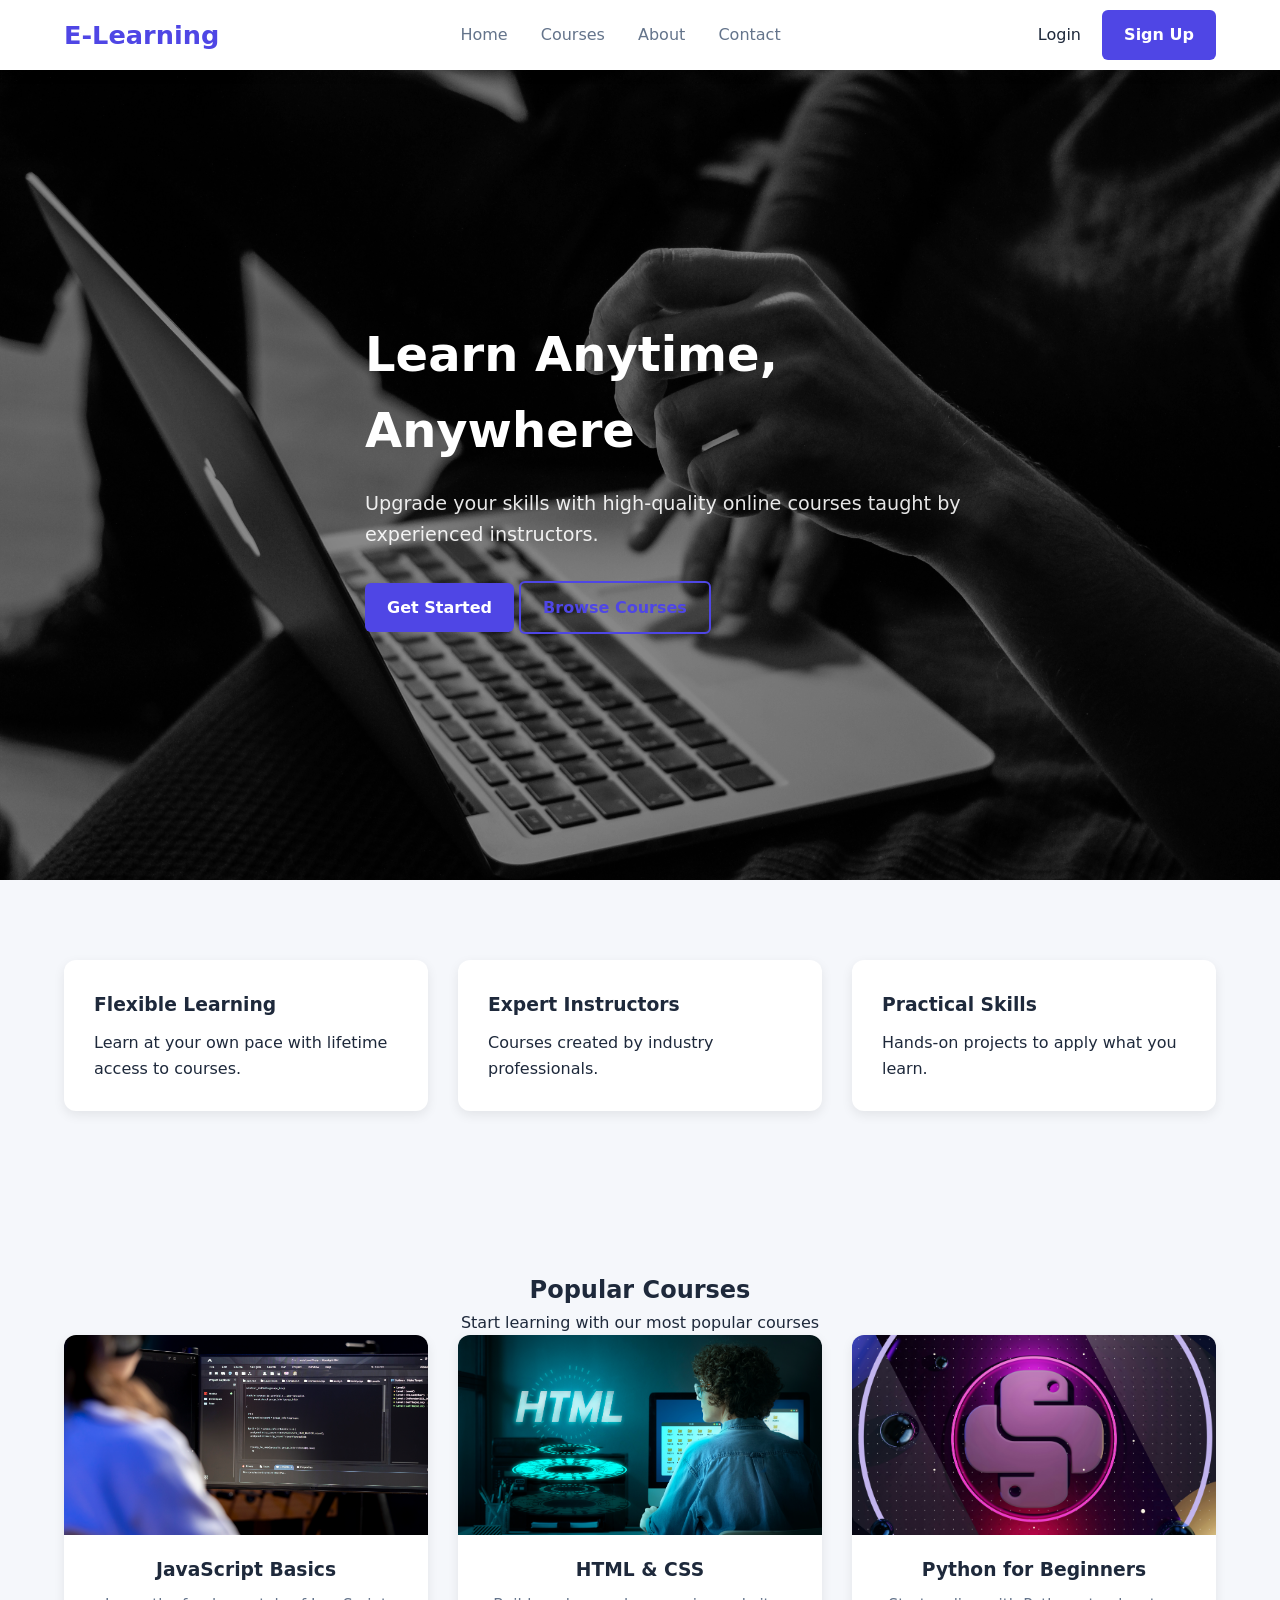
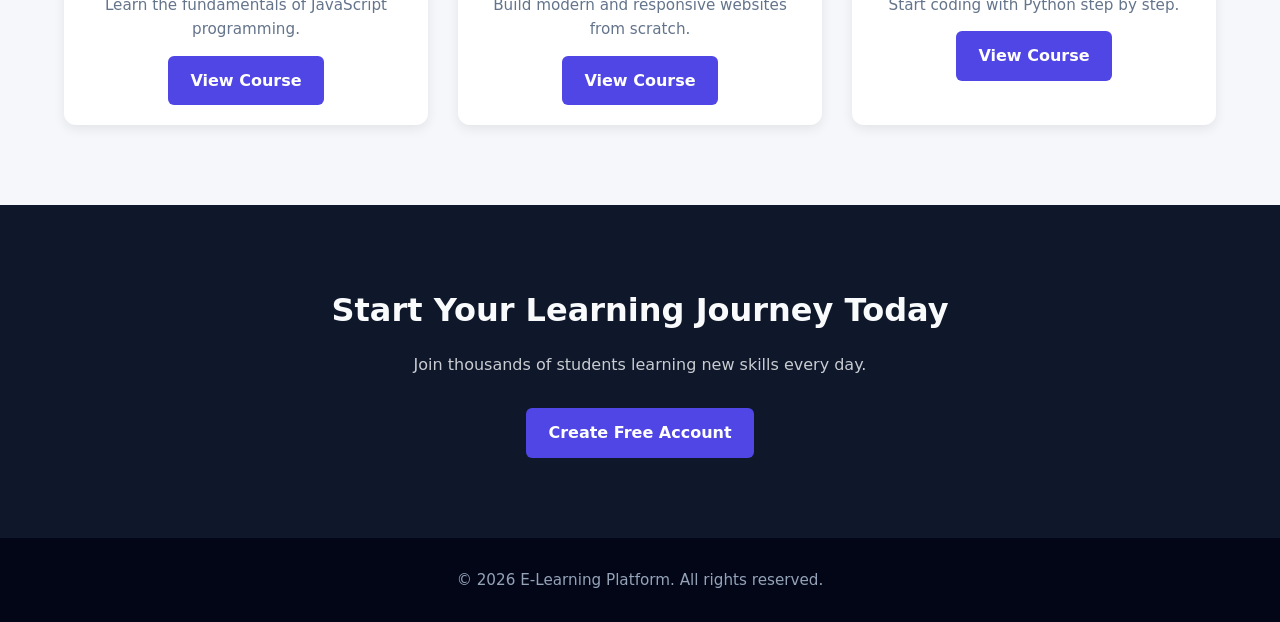
==== index.html @ 53c97d7d "Initial commit of E-learning project" ====
<!doctype html>
<html lang="en">
  <head>
    <meta charset="UTF-8" />
    <title>E-Learning Platform</title>
    <meta name="viewport" content="width=device-width, initial-scale=1.0" />

    <!-- Main Global Styles -->
    <link rel="stylesheet" href="css/style.css" />
  </head>
  <body>
    <!-- ================= header / nav_bar ================= -->
    <header class="site-header">
      <div class="container navbar">
        <a href="index.html" class="logo">E-Learning</a>

        <nav class="nav-links">
          <a href="index.html">Home</a>
          <a href="courses.html">Courses</a>
          <a href="about.html">About</a>
          <a href="#">Contact</a>
        </nav>

        <div class="auth-links">
          <a href="login.html">Login</a>
          <a href="signup.html" class="btn btn-primary">Sign Up</a>
        </div>
      </div>
    </header>

    <!-- ================= MAIN CONTENT ================= -->
    <main>
      <!-- ================= HERO SECTION ================= -->
      <section class="hero">
        <div class="container hero-content">
          <h1>Learn Anytime, Anywhere</h1>
          <p>
            Upgrade your skills with high-quality online courses taught by
            experienced instructors.
          </p>

          <div>
            <a href="signup.html" class="btn btn-primary">Get Started</a>
            <a href="courses.html" class="btn btn-outline">Browse Courses</a>
          </div>
        </div>
      </section>

      <!-- ================= FEATURES ================= -->
      <section class="section">
        <div class="container">
          <div class="features">
            <div class="feature-card">
              <h3>Flexible Learning</h3>
              <p>Learn at your own pace with lifetime access to courses.</p>
            </div>

            <div class="feature-card">
              <h3>Expert Instructors</h3>
              <p>Courses created by industry professionals.</p>
            </div>

            <div class="feature-card">
              <h3>Practical Skills</h3>
              <p>Hands-on projects to apply what you learn.</p>
            </div>
          </div>
        </div>
      </section>

      <!-- ================= POPULAR COURSES ================= -->
      <section class="section">
        <div class="container text-center">
          <h2>Popular Courses</h2>
          <p class="text-muted">Start learning with our most popular courses</p>

          <div class="course-grid">
            <div class="course-card">
              <img src="assets/images/js.jpg" alt="JavaScript Course" />
              <div class="course-card-content">
                <h3>JavaScript Basics</h3>
                <p>Learn the fundamentals of JavaScript programming.</p>
                <a href="course-details.html" class="btn btn-primary"
                  >View Course</a
                >
              </div>
            </div>

            <div class="course-card">
              <img src="assets/images/css.jpg" alt="HTML & CSS" />
              <div class="course-card-content">
                <h3>HTML & CSS</h3>
                <p>Build modern and responsive websites from scratch.</p>
                <a href="course-details.html" class="btn btn-primary"
                  >View Course</a
                >
              </div>
            </div>

            <div class="course-card">
              <img src="assets/images/python.jpg" alt="Python Course" />
              <div class="course-card-content">
                <h3>Python for Beginners</h3>
                <p>Start coding with Python step by step.</p>
                <a href="course-details.html" class="btn btn-primary"
                  >View Course</a
                >
              </div>
            </div>
          </div>
        </div>
      </section>

      <!-- ================= CTA ================= -->
      <section class="cta">
        <div class="container">
          <h2>Start Your Learning Journey Today</h2>
          <p>Join thousands of students learning new skills every day.</p>

          <a href="signup.html" class="btn btn-primary">Create Free Account</a>
        </div>
      </section>
    </main>

    <!-- ================= FOOTER ================= -->
    <footer>
      <p>© 2026 E-Learning Platform. All rights reserved.</p>
    </footer>
  </body>
</html>
---- css/style.css ----
/* ================================
   1. GLOBAL VARIABLES (DESIGN SYSTEM)
================================ */
:root {
  /* Colors */
  --primary: #4f46e5;
  --primary-dark: #4338ca;
  --secondary: #22c55e;
  --danger: #ef4444;

  --bg-main: #f5f7fb;
  --bg-white: #ffffff;
  --bg-dark: #0f172a;

  --text-main: #1e293b;
  --text-muted: #64748b;
  --text-light: #f8fafc;

  /* Typography */
  --font-main: "Inter", system-ui, sans-serif;

  --fs-xl: 3rem;
  --fs-lg: 2rem;
  --fs-md: 1.2rem;
  --fs-sm: 0.95rem;

  /* Spacing */
  --radius-sm: 6px;
  --radius-md: 12px;
  --radius-lg: 20px;

  --shadow-sm: 0 4px 12px rgba(0, 0, 0, 0.08);
  --shadow-md: 0 10px 30px rgba(0, 0, 0, 0.12);

  /* Transition */
  --transition: 0.3s ease;
}

/* ================================
   2. RESET & BASE STYLES
================================ */
*,
*::before,
*::after {
  box-sizing: border-box;
  margin: 0;
  padding: 0;
}

body {
  font-family: var(--font-main);
  background: var(--bg-main);
  color: var(--text-main);
  line-height: 1.6;
}

a {
  text-decoration: none;
  color: inherit;
}

img {
  max-width: 100%;
  display: block;
}

/* ================================
   3. LAYOUT HELPERS
================================ */
.container {
  width: 90%;
  max-width: 1200px;
  margin: auto;
}

.section {
  padding: 80px 0;
}

.text-center {
  text-align: center;
}

.hidden {
  display: none;
}

/* ================================
   4. BUTTONS (REUSABLE)
================================ */
.btn {
  display: inline-block;
  padding: 12px 22px;
  border-radius: var(--radius-sm);
  font-weight: 600;
  transition: var(--transition);
  cursor: pointer;
}

.btn-primary {
  background: var(--primary);
  color: white;
}

.btn-primary:hover {
  background: var(--primary-dark);
}

.btn-outline {
  border: 2px solid var(--primary);
  color: var(--primary);
}

.btn-outline:hover {
  background: var(--primary);
  color: white;
}

/* ================================
   5. NAVBAR
================================ */
.site-header {
  background: var(--bg-white);
  box-shadow: var(--shadow-sm);
  position: sticky;
  top: 0;
  z-index: 1000;
}

.navbar {
  display: flex;
  align-items: center;
  justify-content: space-between;
  height: 70px;
}

.logo {
  font-size: 1.6rem;
  font-weight: 800;
  color: var(--primary);
}

.nav-links a {
  margin: 0 14px;
  font-weight: 500;
  color: var(--text-muted);
}

.nav-links a:hover {
  color: var(--primary);
}

.auth-links a {
  margin-left: 16px;
}

/* ================================
   6. HERO SECTION
================================ */
.hero {
  background-image: url("../assets/images/Hero.jpg"); /* path to your image */
  background-size: cover; /* image covers entire section */
  background-position: center; /* centers the image */
  background-repeat: no-repeat;
  min-height: 90vh; /* almost full viewport height */
  display: flex;
  align-items: center;
  position: relative;
  color: white;
  text-align: left;
  padding-left: 50px; /* space from left edge */
}

/* Optional: dark overlay for text readability */
.hero::before {
  content: "";
  position: absolute;
  inset: 0;
  background: rgba(0, 0, 0, 0.4); /* adjust darkness (0.4 = 40%) */
  z-index: 1;
}

.hero-content {
  position: relative;
  z-index: 2;
  max-width: 600px;
}

.hero h1 {
  font-size: var(--fs-xl);
  margin-bottom: 20px;
}

.hero p {
  font-size: var(--fs-md);
  opacity: 0.9;
  margin-bottom: 30px;
}

/* ================================
   7. FEATURES SECTION
================================ */
.features {
  display: grid;
  grid-template-columns: repeat(auto-fit, minmax(250px, 1fr));
  gap: 30px;
}

.feature-card {
  background: var(--bg-white);
  padding: 30px;
  border-radius: var(--radius-md);
  box-shadow: var(--shadow-sm);
  transition: var(--transition);
}

.feature-card:hover {
  transform: translateY(-6px);
}

.feature-card h3 {
  margin-bottom: 10px;
}

/* ================================
   8. COURSES SECTION
================================ */
.course-grid {
  display: grid;
  grid-template-columns: repeat(auto-fit, minmax(280px, 1fr));
  gap: 30px;
}

.course-card {
  background: var(--bg-white);
  border-radius: var(--radius-md);
  overflow: hidden;
  box-shadow: var(--shadow-sm);
  transition: var(--transition);
}

.course-card:hover {
  transform: translateY(-8px);
  box-shadow: var(--shadow-md);
}

.course-card img {
  height: 200px;
  object-fit: cover;
  width: 100%;
}

.course-card-content {
  padding: 20px;
}

.course-card h3 {
  margin-bottom: 8px;
}

.course-card p {
  color: var(--text-muted);
  font-size: var(--fs-sm);
  margin-bottom: 14px;
}

/* ================================
   9. CTA SECTION
================================ */
.cta {
  background: var(--bg-dark);
  color: var(--text-light);
  padding: 80px 0;
  text-align: center;
}

.cta h2 {
  font-size: var(--fs-lg);
  margin-bottom: 16px;
}

.cta p {
  opacity: 0.8;
  margin-bottom: 30px;
}

/* ================================
   10. FOOTER
================================ */
footer {
  background: #020617;
  color: #94a3b8;
  text-align: center;
  padding: 30px 0;
  font-size: var(--fs-sm);
}

/* ================================
   11. RESPONSIVE TWEAKS
================================ */
@media (max-width: 768px) {
  .hero h1 {
    font-size: 2.2rem;
  }

  .navbar {
    flex-direction: column;
    height: auto;
    padding: 16px 0;
  }

  .nav-links {
    margin: 10px 0;
  }
}
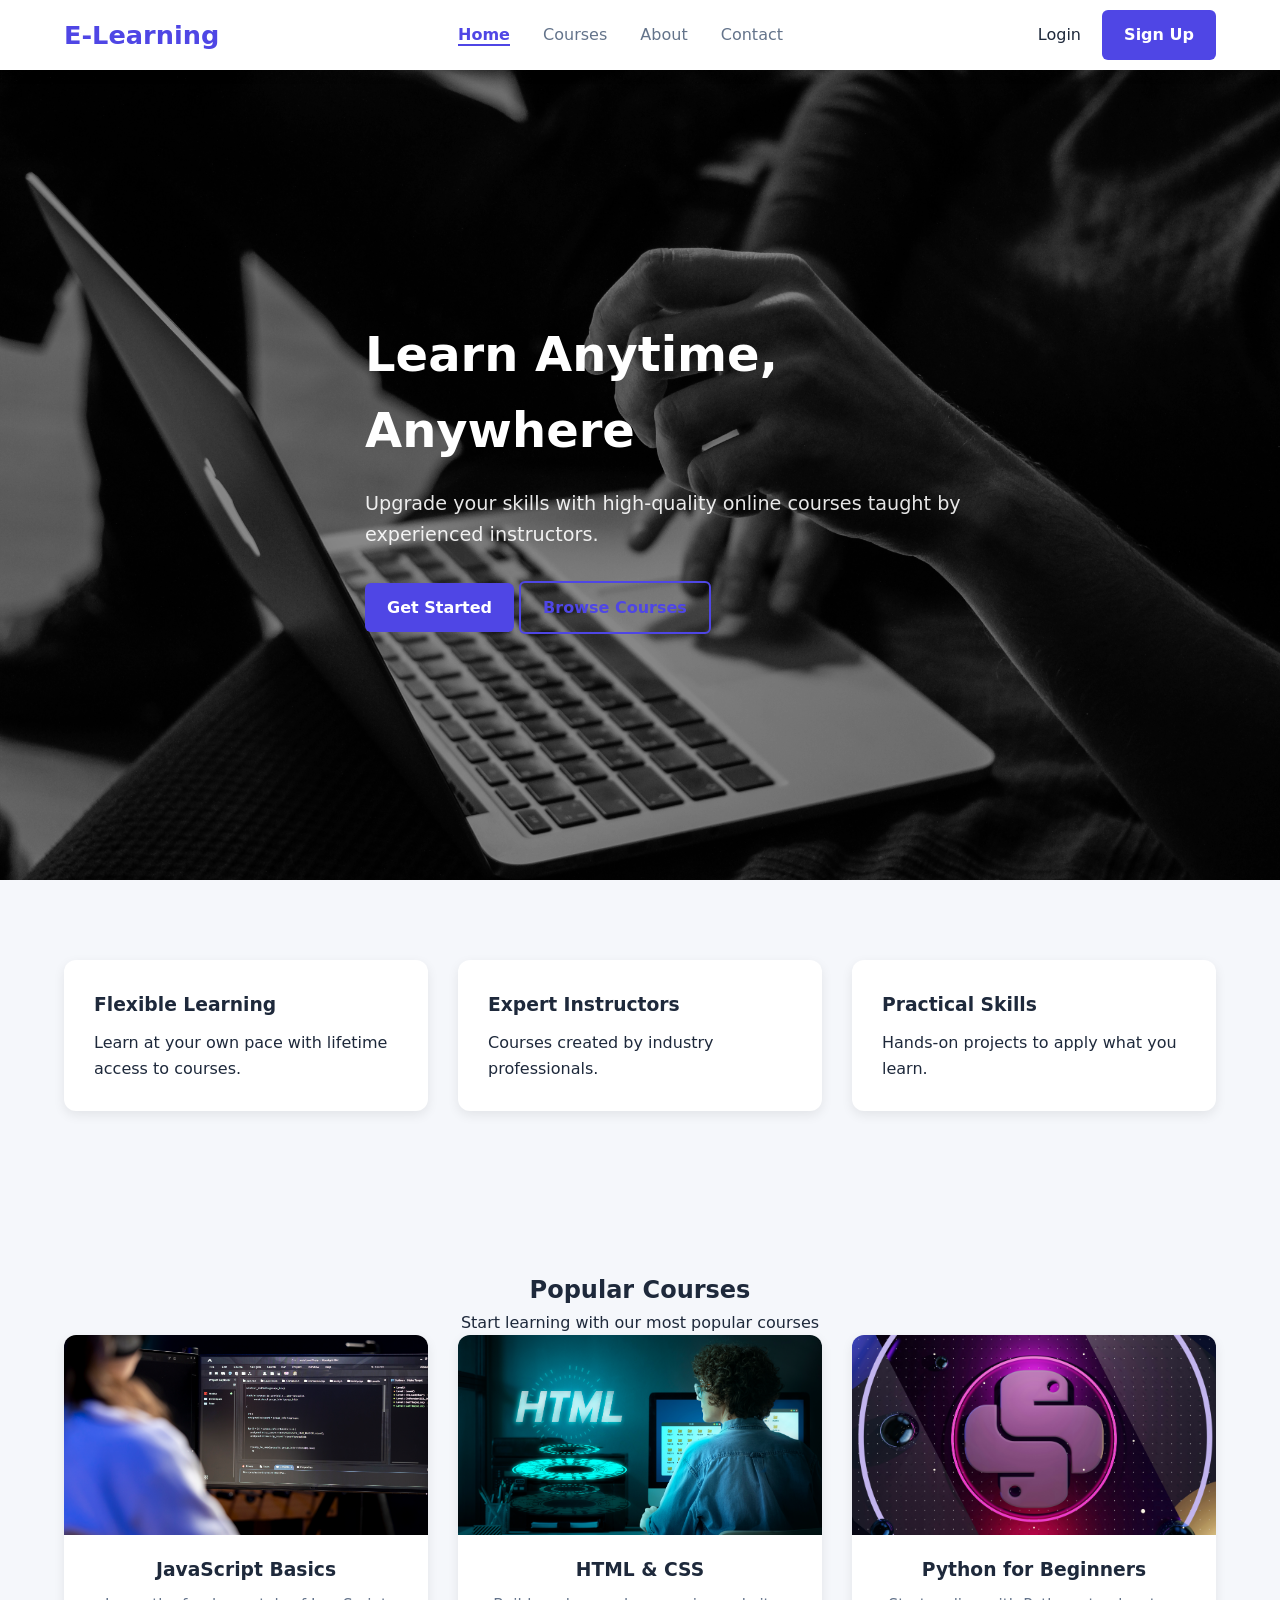
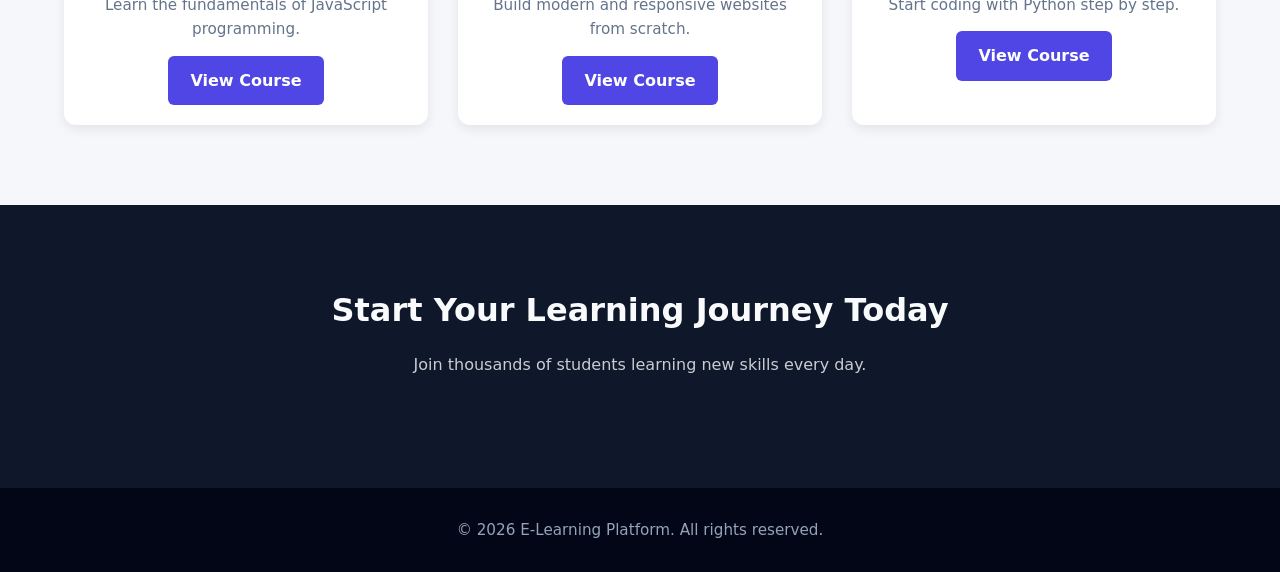
==== commit 701d978b: "add student dash board & handle logout button" ====
--- a/index.html
+++ b/index.html
@@ -21,9 +21,11 @@
           <a href="#">Contact</a>
         </nav>
 
-        <div class="auth-links">
-          <a href="login.html">Login</a>
-          <a href="signup.html" class="btn btn-primary">Sign Up</a>
+        <div class="auth-links" id="authLinks">
+          <a href="auth.html#registerForm" id="loginBtn">Login</a>
+          <a href="auth.html#loginForm" id="registerBtn" class="btn btn-primary"
+            >Sign Up</a
+          >
         </div>
       </div>
     </header>
@@ -40,7 +42,7 @@
           </p>
 
           <div>
-            <a href="signup.html" class="btn btn-primary">Get Started</a>
+            <a href="auth.html" class="btn btn-primary">Get Started</a>
             <a href="courses.html" class="btn btn-outline">Browse Courses</a>
           </div>
         </div>
@@ -116,8 +118,6 @@
         <div class="container">
           <h2>Start Your Learning Journey Today</h2>
           <p>Join thousands of students learning new skills every day.</p>
-
-          <a href="signup.html" class="btn btn-primary">Create Free Account</a>
         </div>
       </section>
     </main>
@@ -126,5 +126,7 @@
     <footer>
       <p>© 2026 E-Learning Platform. All rights reserved.</p>
     </footer>
+    <script src="js/auth.js"></script>
+    <script src="js/main.js"></script>
   </body>
 </html>
--- a/css/style.css
+++ b/css/style.css
@@ -52,6 +52,7 @@
   background: var(--bg-main);
   color: var(--text-main);
   line-height: 1.6;
+  height: 100vh;
 }
 
 a {
@@ -313,3 +314,56 @@
     margin: 10px 0;
   }
 }
+
+/* ================================
+   WISHLIST BUTTON
+================================ */
+.wishlist-btn,
+#wish {
+  display: inline-flex;
+  align-items: center;
+  gap: 6px;
+  padding: 10px 18px;
+  font-size: var(--fs-sm);
+  font-weight: 600;
+  border-radius: var(--radius-sm);
+  border: 2px solid var(--secondary);
+  color: var(--secondary);
+  background: transparent;
+  cursor: pointer;
+  transition: var(--transition);
+  margin-top: 5px;
+}
+
+.wishlist-btn:hover,
+#wish:hover {
+  background: var(--secondary);
+  color: var(--bg-white);
+  transform: translateY(-3px);
+  box-shadow: var(--shadow-sm);
+}
+
+.wishlist-btn:disabled,
+#wish:disabled {
+  opacity: 0.6;
+  cursor: not-allowed;
+  transform: none;
+  box-shadow: none;
+  background: var(--bg-white);
+  color: var(--text-muted);
+  border-color: var(--text-muted);
+}
+
+/* Optional: Add heart icon before text */
+.wishlist-btn::before,
+#wish::before {
+  content: "♥"; /* heart icon */
+  font-size: 1rem;
+  color: var(--secondary);
+}
+
+.nav-links a.active {
+  color: var(--primary);
+  font-weight: 700;
+  border-bottom: 2px solid var(--primary);
+}
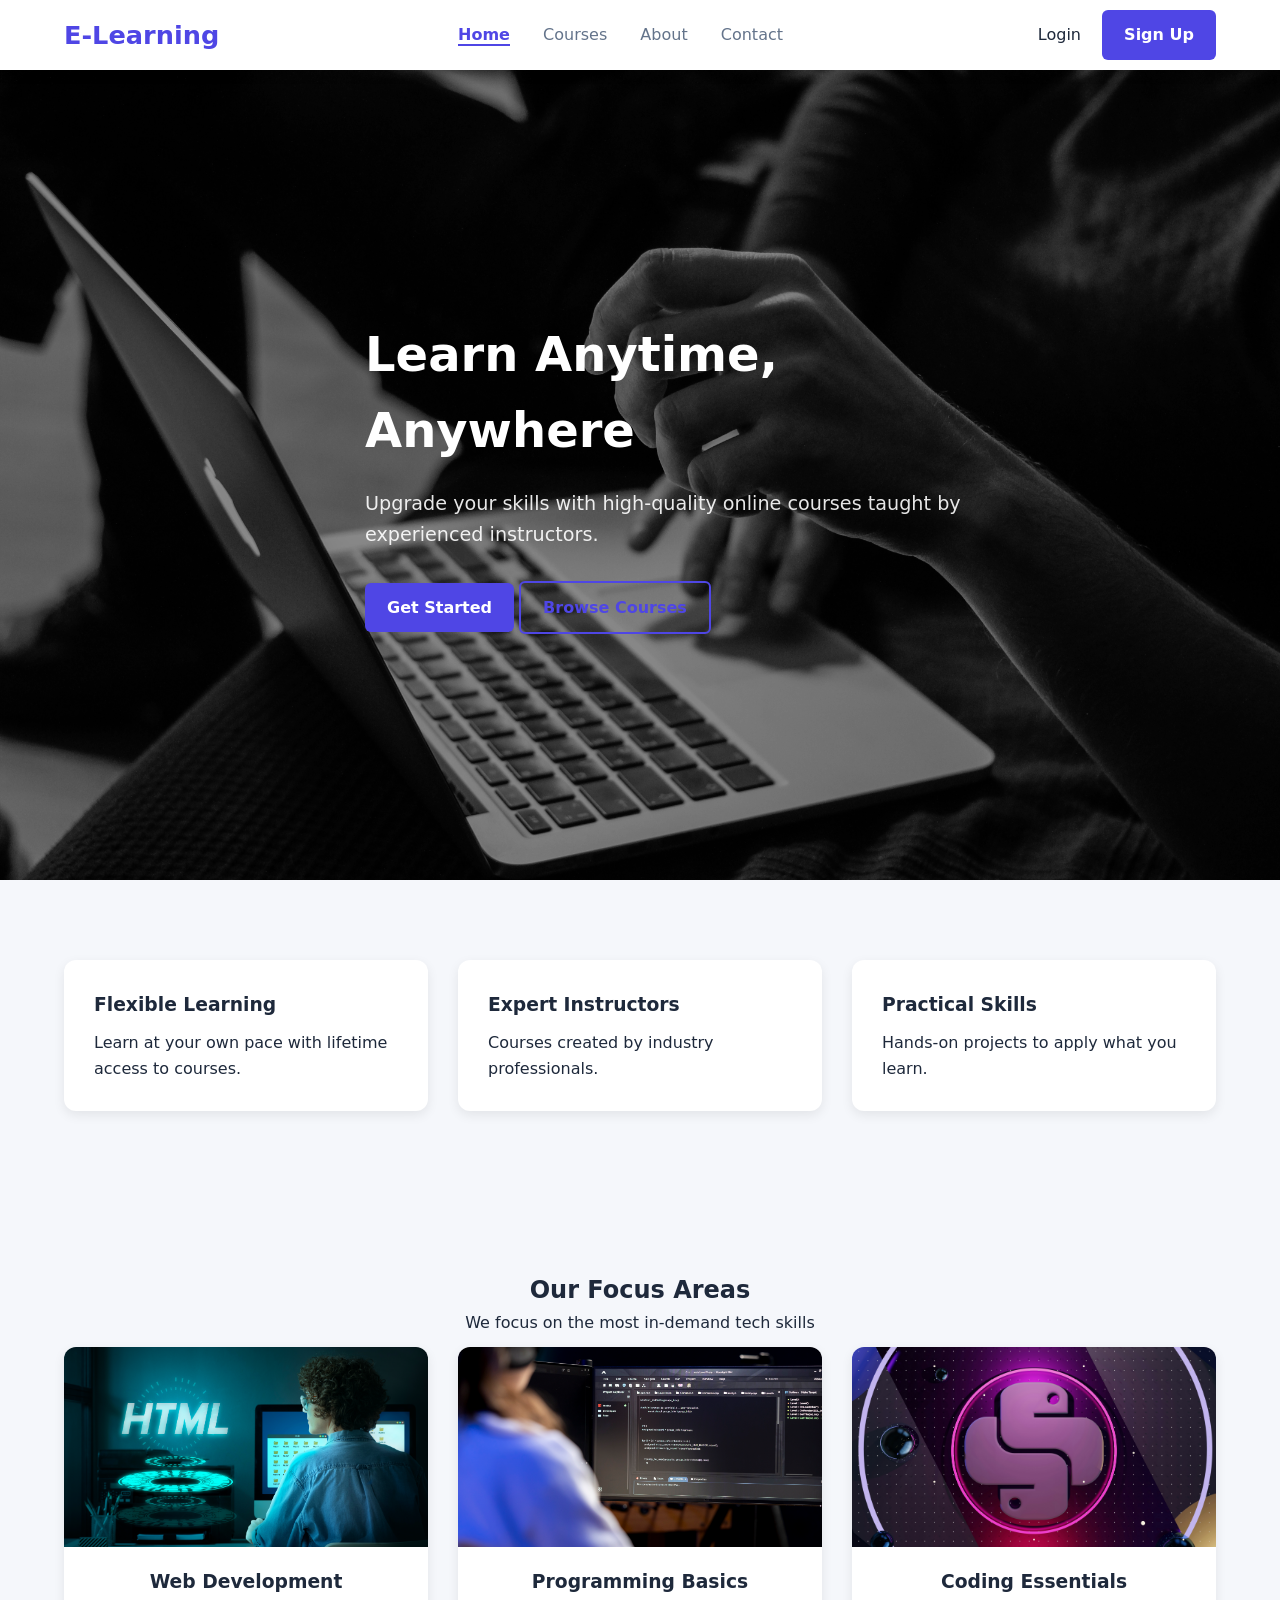
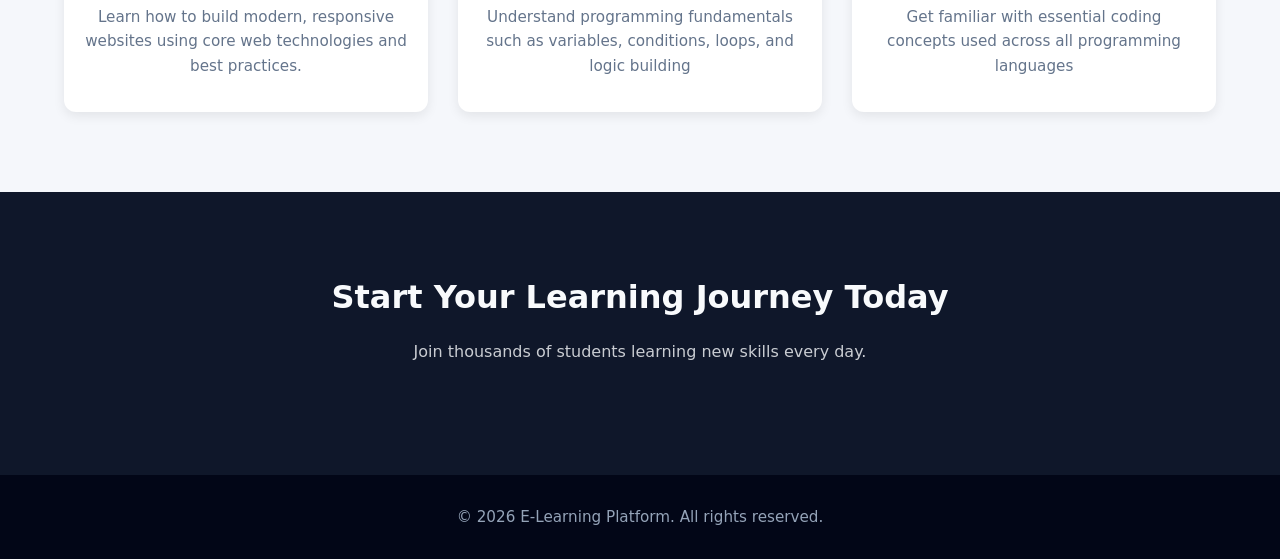
==== commit d0af1487: "edit landing page" ====
--- a/index.html
+++ b/index.html
@@ -18,7 +18,7 @@
           <a href="index.html">Home</a>
           <a href="courses.html">Courses</a>
           <a href="about.html">About</a>
-          <a href="#">Contact</a>
+          <a href="contact.html">Contact</a>
         </nav>
 
         <div class="auth-links" id="authLinks">
@@ -30,9 +30,9 @@
       </div>
     </header>
 
-    <!-- ================= MAIN CONTENT ================= -->
+    <!-- ================= main content ================= -->
     <main>
-      <!-- ================= HERO SECTION ================= -->
+      <!-- ================= hero ================= -->
       <section class="hero">
         <div class="container hero-content">
           <h1>Learn Anytime, Anywhere</h1>
@@ -48,7 +48,7 @@
         </div>
       </section>
 
-      <!-- ================= FEATURES ================= -->
+      <!-- ================= features ================= -->
       <section class="section">
         <div class="container">
           <div class="features">
@@ -70,50 +70,50 @@
         </div>
       </section>
 
-      <!-- ================= POPULAR COURSES ================= -->
+      <!-- ================= Focus Areas ================= -->
       <section class="section">
         <div class="container text-center">
-          <h2>Popular Courses</h2>
-          <p class="text-muted">Start learning with our most popular courses</p>
+          <h2>Our Focus Areas</h2>
+          <p class="text-muted focus">We focus on the most in-demand tech skills</p>
 
           <div class="course-grid">
             <div class="course-card">
-              <img src="assets/images/js.jpg" alt="JavaScript Course" />
+              <img src="assets/images/html.jpg" alt="Web Development" />
               <div class="course-card-content">
-                <h3>JavaScript Basics</h3>
-                <p>Learn the fundamentals of JavaScript programming.</p>
-                <a href="course-details.html" class="btn btn-primary"
-                  >View Course</a
-                >
+                <h3>Web Development</h3>
+                <p>
+                  Learn how to build modern, responsive websites using core web
+                  technologies and best practices.
+                </p>
               </div>
             </div>
 
             <div class="course-card">
-              <img src="assets/images/css.jpg" alt="HTML & CSS" />
+              <img src="assets/images/js.jpg" alt="Programming Basics" />
               <div class="course-card-content">
-                <h3>HTML & CSS</h3>
-                <p>Build modern and responsive websites from scratch.</p>
-                <a href="course-details.html" class="btn btn-primary"
-                  >View Course</a
-                >
+                <h3>Programming Basics</h3>
+                <p>
+                  Understand programming fundamentals such as variables,
+                  conditions, loops, and logic building
+                </p>
               </div>
             </div>
 
             <div class="course-card">
-              <img src="assets/images/python.jpg" alt="Python Course" />
+              <img src="assets/images/python.jpg" alt="Coding Essentials" />
               <div class="course-card-content">
-                <h3>Python for Beginners</h3>
-                <p>Start coding with Python step by step.</p>
-                <a href="course-details.html" class="btn btn-primary"
-                  >View Course</a
-                >
+                <h3>Coding Essentials</h3>
+                <p>
+                  Get familiar with essential coding concepts used across all
+                  programming languages
+                </p>
               </div>
             </div>
           </div>
         </div>
       </section>
 
-      <!-- ================= CTA ================= -->
+      <!-- ================= cta ================= -->
       <section class="cta">
         <div class="container">
           <h2>Start Your Learning Journey Today</h2>
@@ -122,7 +122,7 @@
       </section>
     </main>
 
-    <!-- ================= FOOTER ================= -->
+    <!-- =================footer ================= -->
     <footer>
       <p>© 2026 E-Learning Platform. All rights reserved.</p>
     </footer>
--- a/css/style.css
+++ b/css/style.css
@@ -1,44 +1,27 @@
-/* ================================
-   1. GLOBAL VARIABLES (DESIGN SYSTEM)
-================================ */
 :root {
-  /* Colors */
   --primary: #4f46e5;
   --primary-dark: #4338ca;
   --secondary: #22c55e;
   --danger: #ef4444;
-
   --bg-main: #f5f7fb;
   --bg-white: #ffffff;
   --bg-dark: #0f172a;
-
   --text-main: #1e293b;
   --text-muted: #64748b;
   --text-light: #f8fafc;
-
-  /* Typography */
   --font-main: "Inter", system-ui, sans-serif;
-
   --fs-xl: 3rem;
   --fs-lg: 2rem;
   --fs-md: 1.2rem;
   --fs-sm: 0.95rem;
-
-  /* Spacing */
   --radius-sm: 6px;
   --radius-md: 12px;
   --radius-lg: 20px;
-
   --shadow-sm: 0 4px 12px rgba(0, 0, 0, 0.08);
   --shadow-md: 0 10px 30px rgba(0, 0, 0, 0.12);
-
-  /* Transition */
   --transition: 0.3s ease;
 }
 
-/* ================================
-   2. RESET & BASE STYLES
-================================ */
 *,
 *::before,
 *::after {
@@ -65,9 +48,6 @@
   display: block;
 }
 
-/* ================================
-   3. LAYOUT HELPERS
-================================ */
 .container {
   width: 90%;
   max-width: 1200px;
@@ -86,9 +66,6 @@
   display: none;
 }
 
-/* ================================
-   4. BUTTONS (REUSABLE)
-================================ */
 .btn {
   display: inline-block;
   padding: 12px 22px;
@@ -117,9 +94,6 @@
   color: white;
 }
 
-/* ================================
-   5. NAVBAR
-================================ */
 .site-header {
   background: var(--bg-white);
   box-shadow: var(--shadow-sm);
@@ -155,24 +129,20 @@
   margin-left: 16px;
 }
 
-/* ================================
-   6. HERO SECTION
-================================ */
 .hero {
-  background-image: url("../assets/images/Hero.jpg"); /* path to your image */
-  background-size: cover; /* image covers entire section */
-  background-position: center; /* centers the image */
+  background-image: url("../assets/images/Hero.jpg");
+  background-size: cover;
+  background-position: center;
   background-repeat: no-repeat;
-  min-height: 90vh; /* almost full viewport height */
+  min-height: 90vh;
   display: flex;
   align-items: center;
   position: relative;
   color: white;
   text-align: left;
-  padding-left: 50px; /* space from left edge */
-}
-
-/* Optional: dark overlay for text readability */
+  padding-left: 50px;
+}
+
 .hero::before {
   content: "";
   position: absolute;
@@ -198,9 +168,6 @@
   margin-bottom: 30px;
 }
 
-/* ================================
-   7. FEATURES SECTION
-================================ */
 .features {
   display: grid;
   grid-template-columns: repeat(auto-fit, minmax(250px, 1fr));
@@ -223,15 +190,14 @@
   margin-bottom: 10px;
 }
 
-/* ================================
-   8. COURSES SECTION
-================================ */
 .course-grid {
   display: grid;
   grid-template-columns: repeat(auto-fit, minmax(280px, 1fr));
   gap: 30px;
 }
-
+.focus {
+  margin-bottom: 12px;
+}
 .course-card {
   background: var(--bg-white);
   border-radius: var(--radius-md);
@@ -265,9 +231,6 @@
   margin-bottom: 14px;
 }
 
-/* ================================
-   9. CTA SECTION
-================================ */
 .cta {
   background: var(--bg-dark);
   color: var(--text-light);
@@ -285,9 +248,6 @@
   margin-bottom: 30px;
 }
 
-/* ================================
-   10. FOOTER
-================================ */
 footer {
   background: #020617;
   color: #94a3b8;
@@ -296,9 +256,6 @@
   font-size: var(--fs-sm);
 }
 
-/* ================================
-   11. RESPONSIVE TWEAKS
-================================ */
 @media (max-width: 768px) {
   .hero h1 {
     font-size: 2.2rem;
@@ -315,9 +272,6 @@
   }
 }
 
-/* ================================
-   WISHLIST BUTTON
-================================ */
 .wishlist-btn,
 #wish {
   display: inline-flex;
@@ -354,10 +308,9 @@
   border-color: var(--text-muted);
 }
 
-/* Optional: Add heart icon before text */
 .wishlist-btn::before,
 #wish::before {
-  content: "♥"; /* heart icon */
+  content: "♥";
   font-size: 1rem;
   color: var(--secondary);
 }
